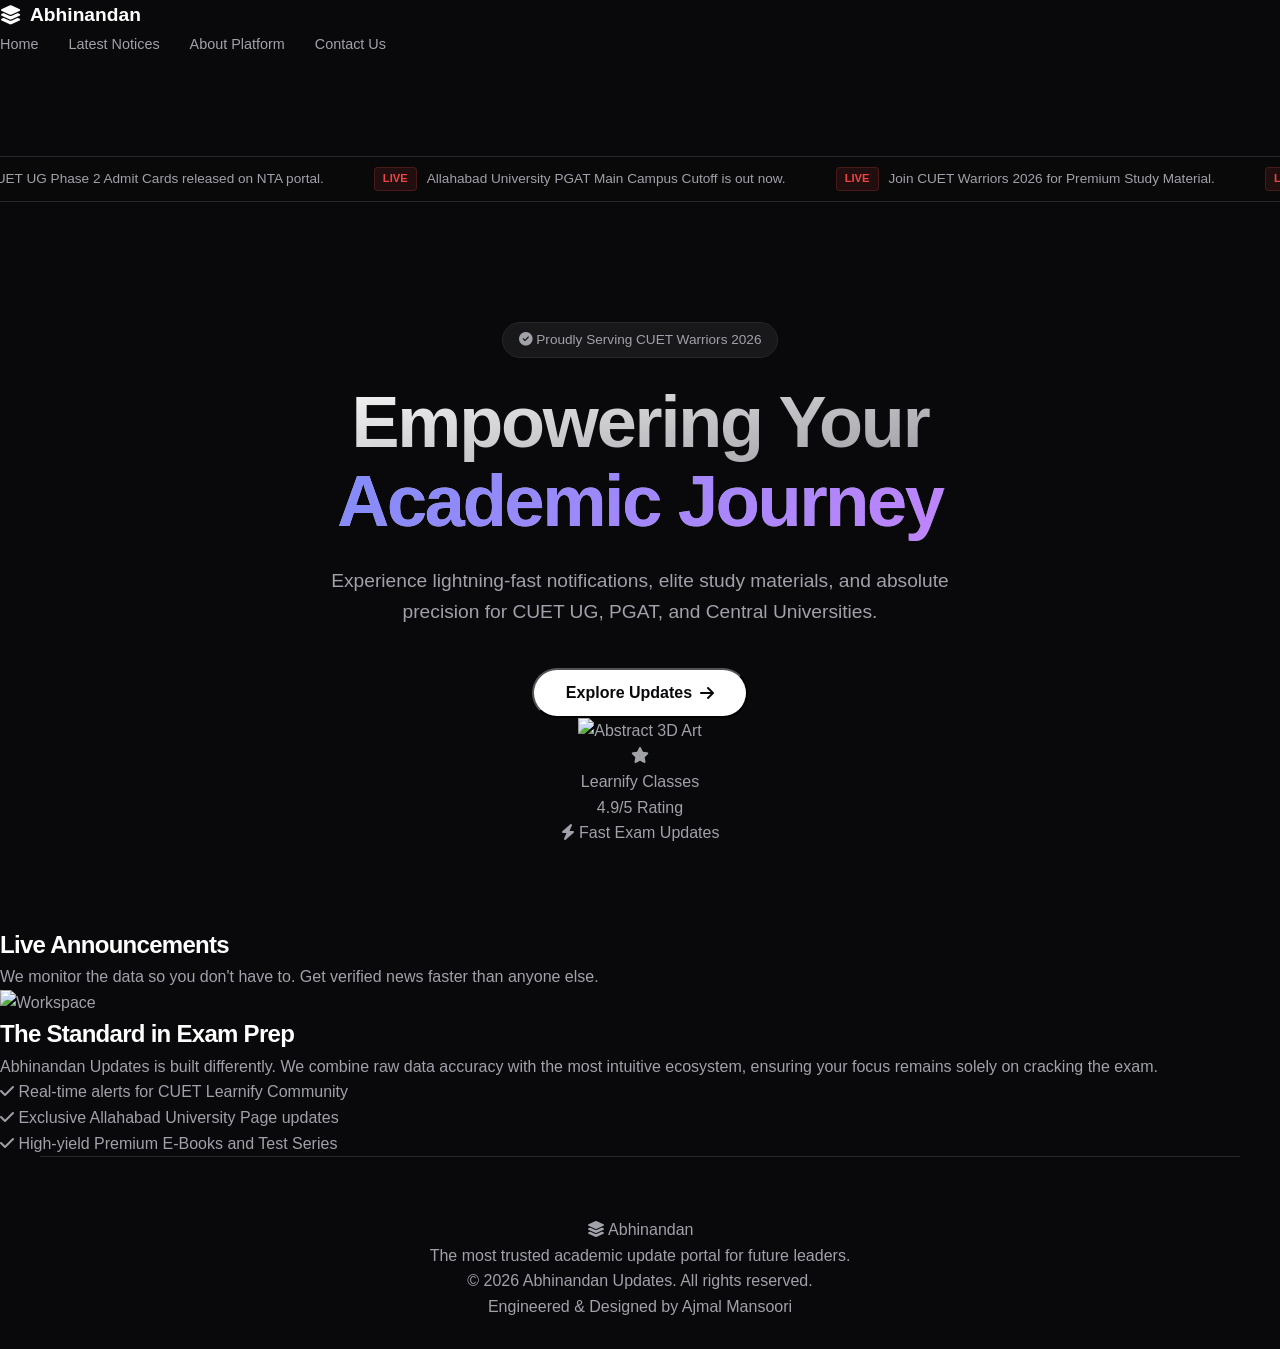
==== index.html @ 5d3eba3e "Update title and enhance navigation structure" ====
<!DOCTYPE html>
<html lang="en">
<head>
    <meta charset="UTF-8">
    <meta name="viewport" content="width=device-width, initial-scale=1.0">
    <title>Abhinandan Updates | Premium Portal</title>
    
    <!-- 100% Poppins Font -->
    <link href="https://fonts.googleapis.com/css2?family=Poppins:wght@300;400;500;600;700;800&display=swap" rel="stylesheet">
    <!-- Font Awesome -->
    <link rel="stylesheet" href="https://cdnjs.cloudflare.com/ajax/libs/font-awesome/6.4.0/css/all.min.css">
    
    <link rel="stylesheet" href="style.css">
</head>
<body>

    <!-- Header Navigation & Ticker -->
    <header id="main-header">
        <nav class="navbar">
            <a href="#home" class="logo">
                <i class="fas fa-layer-group"></i> Abhinandan
            </a>
            
            <div class="menu-toggle" id="mobile-menu">
                <i class="fas fa-bars"></i>
            </div>
            
            <ul class="nav-links" id="navLinks">
                <li><a href="#home" class="nav-item active">Home</a></li>
                <li><a href="#updates" class="nav-item">Latest Notices</a></li>
                <li><a href="#about" class="nav-item">About Platform</a></li>
                <li><a href="#contact" class="btn-nav nav-item">Contact Us</a></li>
            </ul>
        </nav>

        <!-- Premium Light Ticker -->
        <div class="ticker-bar">
            <div class="ticker-content" id="tickerContent">
                <span class="ticker-item"><span class="badge-live">LIVE</span> CUET UG Phase 2 Admit Cards released on NTA portal.</span>
                <span class="ticker-item"><span class="badge-live">LIVE</span> Allahabad University PGAT Main Campus Cutoff is out now.</span>
                <span class="ticker-item"><span class="badge-live">LIVE</span> Join CUET Warriors 2026 for Premium Study Material.</span>
            </div>
        </div>
    </header>

    <!-- Hero Section (Light & Clean) -->
    <section id="home" class="hero-section">
        <div class="hero-content">
            <div class="hero-badge">
                <i class="fas fa-check-circle"></i> Proudly Serving CUET Warriors 2026
            </div>
            <h1>Empowering Your <br><span>Academic Journey</span></h1>
            <p>Experience lightning-fast notifications, elite study materials, and absolute precision for CUET UG, PGAT, and Central Universities.</p>
            <div class="hero-buttons">
                <button class="btn-large btn-primary" onclick="document.getElementById('updates').scrollIntoView();">
                    Explore Updates <i class="fas fa-arrow-right"></i>
                </button>
            </div>
        </div>
        
        <div class="hero-image-wrapper">
            <!-- Premium Abstract 3D Artwork (Light themed) -->
            <img src="https://images.unsplash.com/photo-1618005182384-a83a8bd57fbe?auto=format&fit=crop&w=800&q=80" alt="Abstract 3D Art" class="hero-image">
            
            <!-- FLOATING UI ELEMENTS -->
            <div class="floating-card-1">
                <div class="icon-circle"><i class="fas fa-star"></i></div>
                <div>
                    <div class="text-sm">Learnify Classes</div>
                    <div class="text-lg">4.9/5 Rating</div>
                </div>
            </div>
            
            <div class="floating-card-2">
                <i class="fas fa-bolt"></i> Fast Exam Updates
            </div>
        </div>
    </section>

    <!-- Latest Updates Section -->
    <section id="updates" class="section-container">
        <div class="section-title">
            <h2>Live Announcements</h2>
            <p>We monitor the data so you don't have to. Get verified news faster than anyone else.</p>
        </div>
        
        <div class="updates-grid" id="updatesContainer">
            <!-- Data will be injected via JS -->
        </div>
    </section>

    <!-- About Section -->
    <section id="about" class="section-container">
        <div class="about-wrapper">
            <div class="about-image-box">
                <img src="https://images.unsplash.com/photo-1544244015-0df4b3ffc6b0?auto=format&fit=crop&w=800&q=80" alt="Workspace" class="about-image">
            </div>
            <div class="about-content">
                <h2>The Standard in Exam Prep</h2>
                <p>Abhinandan Updates is built differently. We combine raw data accuracy with the most intuitive ecosystem, ensuring your focus remains solely on cracking the exam.</p>
                
                <ul class="feature-list">
                    <li><i class="fas fa-check"></i> Real-time alerts for CUET Learnify Community</li>
                    <li><i class="fas fa-check"></i> Exclusive Allahabad University Page updates</li>
                    <li><i class="fas fa-check"></i> High-yield Premium E-Books and Test Series</li>
                </ul>
            </div>
        </div>
    </section>

    <!-- Footer -->
    <footer>
        <div class="footer-logo">
            <i class="fas fa-layer-group"></i> Abhinandan
        </div>
        <p class="footer-text">The most trusted academic update portal for future leaders.</p>
        <div class="copyright">
            <p>&copy; 2026 Abhinandan Updates. All rights reserved.</p>
            <p>Engineered & Designed by <span class="developer">Ajmal Mansoori</span></p>
        </div>
    </footer>

    <script src="script.js"></script>
</body>
</html>
---- style.css ----
/* === ULTRA-PREMIUM TECH STARTUP VARIABLES === */
:root {
    --bg-main: #09090b;       /* Deep Zinc Black */
    --bg-card: #18181b;       /* Slightly lighter card */
    --border-color: #27272a;  /* Subtle grey border */
    --text-pure: #ffffff;
    --text-muted: #a1a1aa;
    --accent: #ffffff;        /* Pure white accent */
    --glow-blue: rgba(59, 130, 246, 0.15);
    --glow-purple: rgba(147, 51, 234, 0.15);
    --transition: all 0.3s ease;
}

* {
    margin: 0; padding: 0; box-sizing: border-box;
    font-family: 'Inter', sans-serif;
    scroll-behavior: smooth;
}

body {
    background-color: var(--bg-main);
    color: var(--text-muted);
    line-height: 1.6;
    overflow-x: hidden;
}

h1, h2, h3 { color: var(--text-pure); letter-spacing: -0.03em; }
a { text-decoration: none; color: inherit; }

/* === BACKGROUND GLOW EFFECTS === */
.bg-glow {
    position: absolute; width: 600px; height: 600px;
    border-radius: 50%; filter: blur(100px); z-index: -1;
}
.glow-1 { top: -200px; left: -100px; background: var(--glow-blue); }
.glow-2 { top: 20%; right: -200px; background: var(--glow-purple); }

/* === FLOATING NAVBAR === */
.floating-nav {
    position: fixed; top: 20px; left: 50%; transform: translateX(-50%);
    width: 90%; max-width: 1000px;
    background: rgba(24, 24, 27, 0.7);
    backdrop-filter: blur(20px); -webkit-backdrop-filter: blur(20px);
    border: 1px solid var(--border-color);
    border-radius: 50px;
    display: flex; justify-content: space-between; align-items: center;
    padding: 10px 25px; z-index: 1000;
}

.logo {
    font-size: 1.2rem; font-weight: 700; color: var(--text-pure);
    display: flex; align-items: center; gap: 8px;
}
.logo span { color: #818cf8; font-weight: 500; font-size: 0.9rem; }
.fa-spin-hover:hover { animation: spin 2s linear infinite; }
@keyframes spin { 100% { transform: rotate(360deg); } }

.nav-links {
    list-style: none; display: flex; gap: 30px;
}
.nav-links a {
    font-size: 0.9rem; font-weight: 500; color: var(--text-muted);
    transition: var(--transition);
}
.nav-links a:hover { color: var(--text-pure); }

.nav-actions { display: flex; align-items: center; gap: 15px; }

/* Buttons */
.btn-primary {
    background: var(--text-pure); color: var(--bg-main) !important;
    padding: 10px 24px; border-radius: 50px; font-weight: 600; font-size: 0.9rem;
    transition: var(--transition);
}
.btn-primary:hover { background: #e4e4e7; transform: scale(1.05); }

.btn-secondary {
    background: transparent; color: var(--text-pure);
    border: 1px solid var(--border-color);
    padding: 10px 24px; border-radius: 50px; font-weight: 500; font-size: 0.9rem;
}
.btn-secondary:hover { background: var(--bg-card); }

.menu-toggle { display: none; font-size: 1.2rem; color: var(--text-pure); cursor: pointer; }

/* === TICKER BAR === */
.ticker-bar {
    margin-top: 100px; /* Below floating nav */
    padding: 10px 0;
    border-top: 1px solid var(--border-color);
    border-bottom: 1px solid var(--border-color);
    background: rgba(9, 9, 11, 0.8);
    overflow: hidden; display: flex; white-space: nowrap;
}
.ticker-content { display: flex; will-change: transform; }
.ticker-item {
    font-size: 0.85rem; margin-right: 50px; color: var(--text-muted);
    display: flex; align-items: center; gap: 10px;
}
.badge-live {
    background: rgba(239, 68, 68, 0.1); color: #ef4444;
    padding: 2px 8px; border-radius: 4px; font-size: 0.7rem; font-weight: 700;
    border: 1px solid rgba(239, 68, 68, 0.2);
}

/* === HERO SECTION === */
.hero-section {
    padding: 120px 5% 80px; text-align: center; max-width: 900px; margin: auto;
}
.hero-badge {
    display: inline-block; padding: 6px 16px; border-radius: 50px;
    background: var(--bg-card); border: 1px solid var(--border-color);
    font-size: 0.85rem; font-weight: 500; margin-bottom: 25px;
}
.hero-section h1 {
    font-size: 4.5rem; font-weight: 800; line-height: 1.1; margin-bottom: 25px;
    background: linear-gradient(to bottom right, #ffffff, #71717a);
    -webkit-background-clip: text; -webkit-text-fill-color: transparent;
}
.hero-section h1 span {
    background: linear-gradient(135deg, #818cf8, #c084fc);
    -webkit-background-clip: text; -webkit-text-fill-color: transparent;
}
.hero-section p { font-size: 1.2rem; max-width: 650px; margin: 0 auto 40px; }
.hero-buttons { display: flex; justify-content: center; gap: 20px; }
.btn-large { padding: 14px 32px; font-size: 1rem; display: flex; align-items: center; gap: 8px; }

/* === BENTO BOX GRID === */
.bento-section { padding: 80px 5%; max-width: 1200px; margin: auto; }
.section-head { text-align: center; margin-bottom: 60px; }
.section-head h2 { font-size: 2.5rem; margin-bottom: 10px; }

.bento-grid {
    display: grid; grid-template-columns: repeat(3, 1fr); gap: 20px;
}

.bento-card {
    background: var(--bg-card); border: 1px solid var(--border-color);
    border-radius: 24px; padding: 40px; transition: var(--transition);
    position: relative; overflow: hidden;
}
.bento-card:hover {
    border-color: #52525b; transform: translateY(-5px);
    box-shadow: 0 20px 40px -10px rgba(0,0,0,0.5);
}
.col-span-2 { grid-column: span 2; }

.card-icon {
    width: 45px; height: 45px; background: #27272a; border-radius: 12px;
    display: flex; align-items: center; justify-content: center;
    font-size: 1.2rem; color: var(--text-pure); margin-bottom: 20px;
}
.bento-card h3 { font-size: 1.4rem; margin-bottom: 12px; }
.bento-card p { font-size: 0.95rem; }

/* Fake UI lines inside large card for tech feel */
.mockup-line {
    width: 100%; height: 6px; background: #27272a; border-radius: 10px; margin-top: 30px;
}
.mockup-line.short { width: 60%; margin-top: 15px; background: #3f3f46; }

/* Glowing Card Effect */
.card-glow::before {
    content: ''; position: absolute; top: -50px; right: -50px;
    width: 100px; height: 100px; background: #818cf8;
    filter: blur(60px); opacity: 0.3;
}

/* === FOOTER === */
footer {
    border-top: 1px solid var(--border-color); padding: 60px 5% 30px;
    max-width: 1200px; margin: auto; text-align: center;
}
.footer-content { margin-bottom: 40px; }
.footer-content .logo { justify-content: center; font-size: 1.5rem; margin-bottom: 15px; }
.footer-bottom {
    display: flex; justify-content: space-between; align-items: center;
    border-top: 1px solid var(--border-color); padding-top: 20px; font-size: 0.85rem;
}
.dev-name { color: var(--text-pure); font-weight: 600; }

/* === MOBILE RESPONSIVENESS === */
@media (max-width: 992px) {
    .bento-grid { grid-template-columns: 1fr; }
    .col-span-2 { grid-column: span 1; }
    .hero-section h1 { font-size: 3.5rem; }
}

@media (max-width: 768px) {
    .floating-nav { padding: 12px 20px; width: 95%; top: 15px; }
    .menu-toggle { display: block; }
    .nav-links {
        position: fixed; top: 75px; left: 5%; width: 90%;
        background: var(--bg-card); border: 1px solid var(--border-color);
        border-radius: 20px; flex-direction: column; padding: 20px;
        opacity: 0; visibility: hidden; transition: var(--transition);
        box-shadow: 0 10px 40px rgba(0,0,0,0.5);
    }
    .nav-links.active { opacity: 1; visibility: visible; }
    .btn-primary.btn-nav { display: none; }
    
    .ticker-bar { margin-top: 85px; }
    .hero-section { padding: 80px 5% 50px; }
    .hero-section h1 { font-size: 2.6rem; }
    .hero-buttons { flex-direction: column; width: 100%; }
    .btn-large { width: 100%; justify-content: center; }
    
    .bento-card { padding: 30px 20px; }
    .footer-bottom { flex-direction: column; gap: 10px; }
}
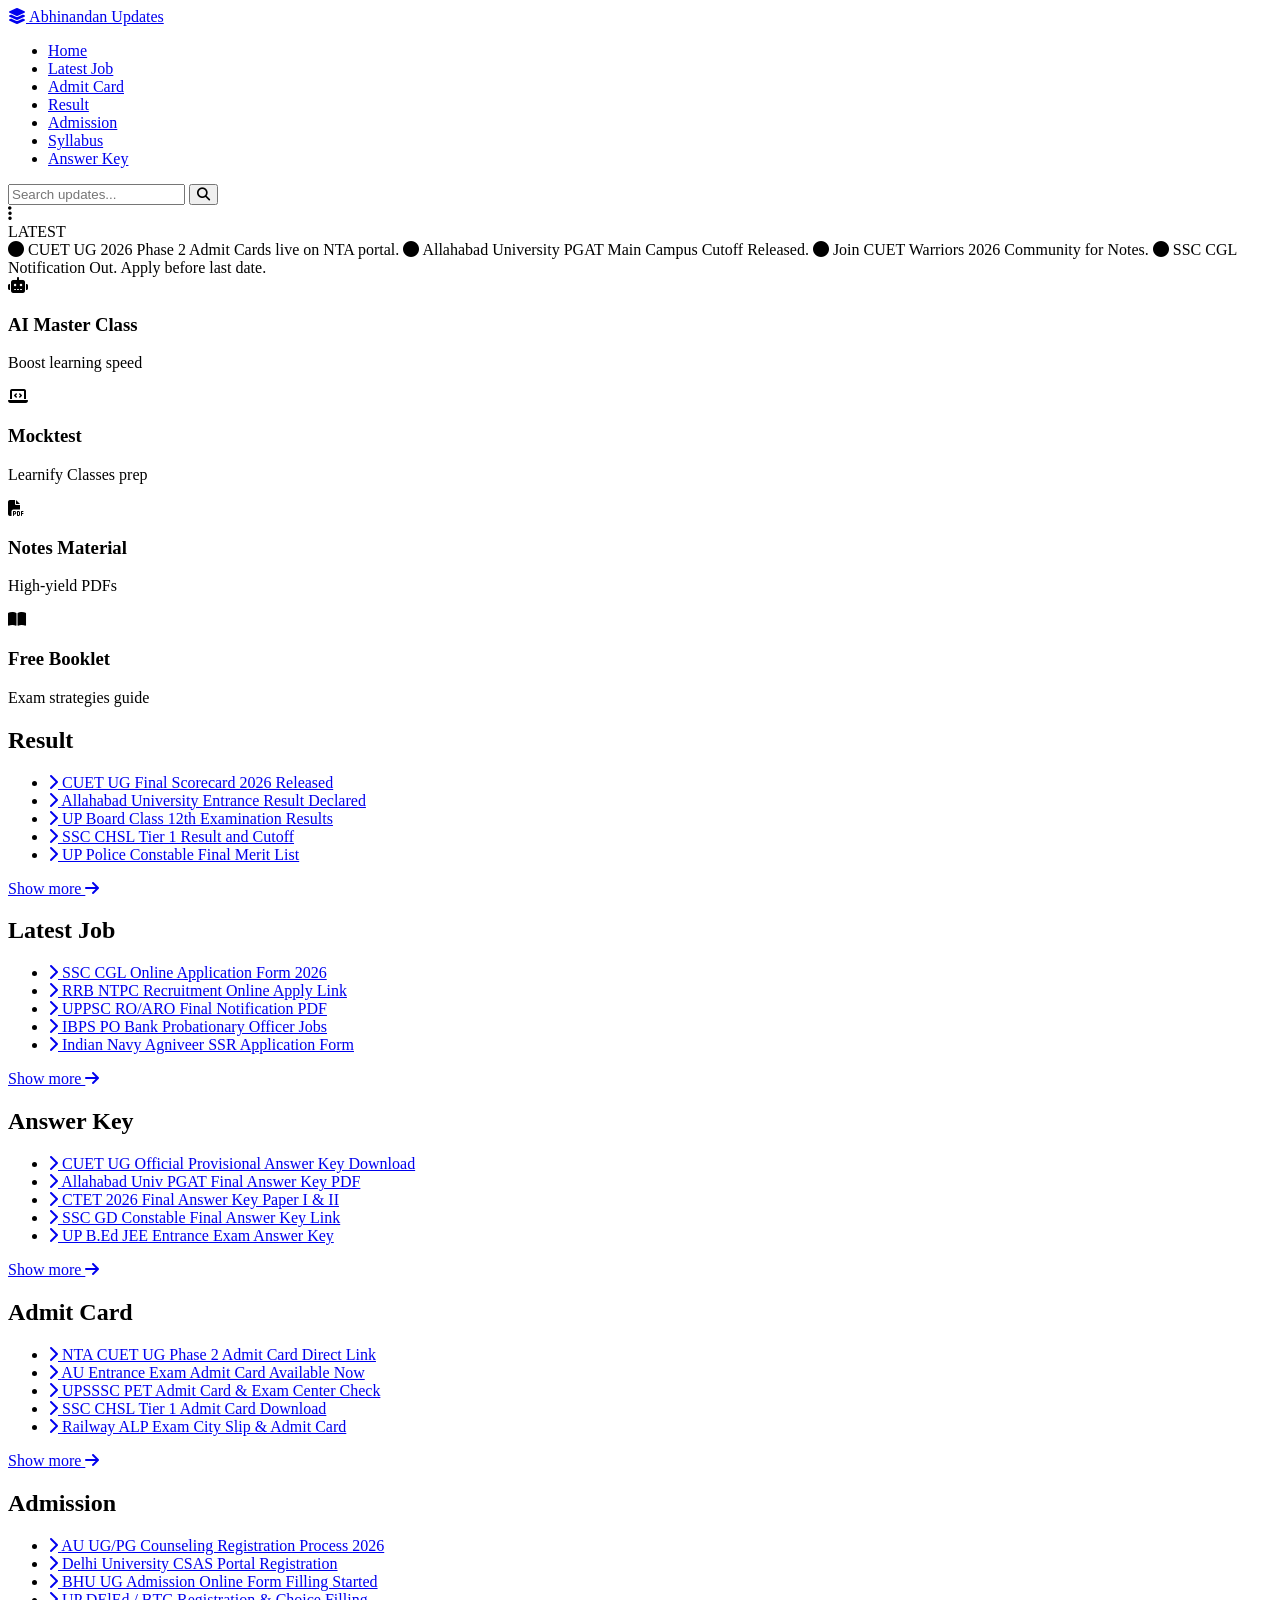
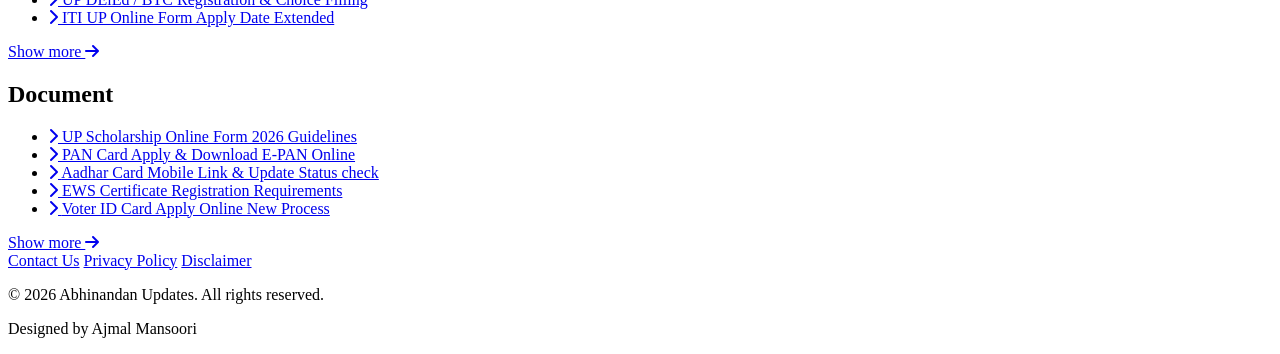
==== commit 2459da55: "Added index.html" ====
--- a/index.html
+++ b/index.html
@@ -3,123 +3,195 @@
 <head>
     <meta charset="UTF-8">
     <meta name="viewport" content="width=device-width, initial-scale=1.0">
-    <title>Abhinandan Updates | Premium Portal</title>
+    <title>Abhinandan Updates</title>
     
-    <!-- 100% Poppins Font -->
-    <link href="https://fonts.googleapis.com/css2?family=Poppins:wght@300;400;500;600;700;800&display=swap" rel="stylesheet">
+    <!-- Poppins Font -->
+    <link href="https://fonts.googleapis.com/css2?family=Poppins:wght@400;500;600;700&display=swap" rel="stylesheet">
     <!-- Font Awesome -->
     <link rel="stylesheet" href="https://cdnjs.cloudflare.com/ajax/libs/font-awesome/6.4.0/css/all.min.css">
-    
+    <!-- Custom CSS -->
     <link rel="stylesheet" href="style.css">
 </head>
 <body>
 
-    <!-- Header Navigation & Ticker -->
-    <header id="main-header">
-        <nav class="navbar">
-            <a href="#home" class="logo">
-                <i class="fas fa-layer-group"></i> Abhinandan
+    <!-- === HEADER & NAVBAR === -->
+    <div class="header-wrapper">
+        <div class="navbar">
+            <a href="#" class="logo">
+                <i class="fas fa-layer-group"></i> Abhinandan Updates
             </a>
             
-            <div class="menu-toggle" id="mobile-menu">
-                <i class="fas fa-bars"></i>
-            </div>
-            
             <ul class="nav-links" id="navLinks">
-                <li><a href="#home" class="nav-item active">Home</a></li>
-                <li><a href="#updates" class="nav-item">Latest Notices</a></li>
-                <li><a href="#about" class="nav-item">About Platform</a></li>
-                <li><a href="#contact" class="btn-nav nav-item">Contact Us</a></li>
+                <li><a href="#" class="active">Home</a></li>
+                <li><a href="#">Latest Job</a></li>
+                <li><a href="#">Admit Card</a></li>
+                <li><a href="#">Result</a></li>
+                <li><a href="#">Admission</a></li>
+                <li><a href="#">Syllabus</a></li>
+                <li><a href="#">Answer Key</a></li>
             </ul>
-        </nav>
 
-        <!-- Premium Light Ticker -->
-        <div class="ticker-bar">
-            <div class="ticker-content" id="tickerContent">
-                <span class="ticker-item"><span class="badge-live">LIVE</span> CUET UG Phase 2 Admit Cards released on NTA portal.</span>
-                <span class="ticker-item"><span class="badge-live">LIVE</span> Allahabad University PGAT Main Campus Cutoff is out now.</span>
-                <span class="ticker-item"><span class="badge-live">LIVE</span> Join CUET Warriors 2026 for Premium Study Material.</span>
+            <div class="header-right">
+                <div class="search-box">
+                    <input type="text" placeholder="Search updates...">
+                    <button type="submit"><i class="fas fa-search"></i></button>
+                </div>
+                <!-- 3-Dot Menu Icon -->
+                <div class="menu-toggle" id="mobile-menu">
+                    <i class="fas fa-ellipsis-v"></i>
+                </div>
             </div>
         </div>
-    </header>
 
-    <!-- Hero Section (Light & Clean) -->
-    <section id="home" class="hero-section">
-        <div class="hero-content">
-            <div class="hero-badge">
-                <i class="fas fa-check-circle"></i> Proudly Serving CUET Warriors 2026
-            </div>
-            <h1>Empowering Your <br><span>Academic Journey</span></h1>
-            <p>Experience lightning-fast notifications, elite study materials, and absolute precision for CUET UG, PGAT, and Central Universities.</p>
-            <div class="hero-buttons">
-                <button class="btn-large btn-primary" onclick="document.getElementById('updates').scrollIntoView();">
-                    Explore Updates <i class="fas fa-arrow-right"></i>
-                </button>
+        <!-- === TICKER === -->
+        <div class="ticker-bar">
+            <div class="ticker-badge">LATEST</div>
+            <div class="ticker-wrapper">
+                <div class="ticker-content" id="tickerContent">
+                    <span class="ticker-item"><i class="fas fa-circle"></i> CUET UG 2026 Phase 2 Admit Cards live on NTA portal.</span>
+                    <span class="ticker-item"><i class="fas fa-circle"></i> Allahabad University PGAT Main Campus Cutoff Released.</span>
+                    <span class="ticker-item"><i class="fas fa-circle"></i> Join CUET Warriors 2026 Community for Notes.</span>
+                    <span class="ticker-item"><i class="fas fa-circle"></i> SSC CGL Notification Out. Apply before last date.</span>
+                </div>
             </div>
         </div>
+    </div>
+
+    <!-- === MAIN CONTENT === -->
+    <div class="main-container">
         
-        <div class="hero-image-wrapper">
-            <!-- Premium Abstract 3D Artwork (Light themed) -->
-            <img src="https://images.unsplash.com/photo-1618005182384-a83a8bd57fbe?auto=format&fit=crop&w=800&q=80" alt="Abstract 3D Art" class="hero-image">
-            
-            <!-- FLOATING UI ELEMENTS -->
-            <div class="floating-card-1">
-                <div class="icon-circle"><i class="fas fa-star"></i></div>
-                <div>
-                    <div class="text-sm">Learnify Classes</div>
-                    <div class="text-lg">4.9/5 Rating</div>
+        <!-- === PREMIUM TOOLS SECTION === -->
+        <section class="tools-section">
+            <div class="tools-grid">
+                <div class="tool-card">
+                    <div class="tool-icon"><i class="fas fa-robot"></i></div>
+                    <div class="tool-info">
+                        <h3>AI Master Class</h3>
+                        <p>Boost learning speed</p>
+                    </div>
+                </div>
+                <div class="tool-card">
+                    <div class="tool-icon"><i class="fas fa-laptop-code"></i></div>
+                    <div class="tool-info">
+                        <h3>Mocktest</h3>
+                        <p>Learnify Classes prep</p>
+                    </div>
+                </div>
+                <div class="tool-card">
+                    <div class="tool-icon"><i class="fas fa-file-pdf"></i></div>
+                    <div class="tool-info">
+                        <h3>Notes Material</h3>
+                        <p>High-yield PDFs</p>
+                    </div>
+                </div>
+                <div class="tool-card">
+                    <div class="tool-icon"><i class="fas fa-book-open"></i></div>
+                    <div class="tool-info">
+                        <h3>Free Booklet</h3>
+                        <p>Exam strategies guide</p>
+                    </div>
                 </div>
             </div>
+        </section>
+
+        <!-- === ALL LIST GRIDS === -->
+        <section class="list-grid">
             
-            <div class="floating-card-2">
-                <i class="fas fa-bolt"></i> Fast Exam Updates
+            <!-- Result -->
+            <div class="samarth-box">
+                <h2>Result</h2>
+                <ul class="samarth-list">
+                    <li><a href="#"><i class="fas fa-chevron-right"></i> <span>CUET UG Final Scorecard 2026 Released</span></a></li>
+                    <li><a href="#"><i class="fas fa-chevron-right"></i> <span>Allahabad University Entrance Result Declared</span></a></li>
+                    <li><a href="#"><i class="fas fa-chevron-right"></i> <span>UP Board Class 12th Examination Results</span></a></li>
+                    <li><a href="#"><i class="fas fa-chevron-right"></i> <span>SSC CHSL Tier 1 Result and Cutoff</span></a></li>
+                    <li><a href="#"><i class="fas fa-chevron-right"></i> <span>UP Police Constable Final Merit List</span></a></li>
+                </ul>
+                <a href="#" class="show-more-link">Show more <i class="fas fa-arrow-right"></i></a>
             </div>
+
+            <!-- Latest Job -->
+            <div class="samarth-box">
+                <h2>Latest Job</h2>
+                <ul class="samarth-list">
+                    <li><a href="#"><i class="fas fa-chevron-right"></i> <span>SSC CGL Online Application Form 2026</span></a></li>
+                    <li><a href="#"><i class="fas fa-chevron-right"></i> <span>RRB NTPC Recruitment Online Apply Link</span></a></li>
+                    <li><a href="#"><i class="fas fa-chevron-right"></i> <span>UPPSC RO/ARO Final Notification PDF</span></a></li>
+                    <li><a href="#"><i class="fas fa-chevron-right"></i> <span>IBPS PO Bank Probationary Officer Jobs</span></a></li>
+                    <li><a href="#"><i class="fas fa-chevron-right"></i> <span>Indian Navy Agniveer SSR Application Form</span></a></li>
+                </ul>
+                <a href="#" class="show-more-link">Show more <i class="fas fa-arrow-right"></i></a>
+            </div>
+
+            <!-- Answer Key -->
+            <div class="samarth-box">
+                <h2>Answer Key</h2>
+                <ul class="samarth-list">
+                    <li><a href="#"><i class="fas fa-chevron-right"></i> <span>CUET UG Official Provisional Answer Key Download</span></a></li>
+                    <li><a href="#"><i class="fas fa-chevron-right"></i> <span>Allahabad Univ PGAT Final Answer Key PDF</span></a></li>
+                    <li><a href="#"><i class="fas fa-chevron-right"></i> <span>CTET 2026 Final Answer Key Paper I & II</span></a></li>
+                    <li><a href="#"><i class="fas fa-chevron-right"></i> <span>SSC GD Constable Final Answer Key Link</span></a></li>
+                    <li><a href="#"><i class="fas fa-chevron-right"></i> <span>UP B.Ed JEE Entrance Exam Answer Key</span></a></li>
+                </ul>
+                <a href="#" class="show-more-link">Show more <i class="fas fa-arrow-right"></i></a>
+            </div>
+
+            <!-- Admit Card -->
+            <div class="samarth-box">
+                <h2>Admit Card</h2>
+                <ul class="samarth-list">
+                    <li><a href="#"><i class="fas fa-chevron-right"></i> <span>NTA CUET UG Phase 2 Admit Card Direct Link</span></a></li>
+                    <li><a href="#"><i class="fas fa-chevron-right"></i> <span>AU Entrance Exam Admit Card Available Now</span></a></li>
+                    <li><a href="#"><i class="fas fa-chevron-right"></i> <span>UPSSSC PET Admit Card & Exam Center Check</span></a></li>
+                    <li><a href="#"><i class="fas fa-chevron-right"></i> <span>SSC CHSL Tier 1 Admit Card Download</span></a></li>
+                    <li><a href="#"><i class="fas fa-chevron-right"></i> <span>Railway ALP Exam City Slip & Admit Card</span></a></li>
+                </ul>
+                <a href="#" class="show-more-link">Show more <i class="fas fa-arrow-right"></i></a>
+            </div>
+
+            <!-- Admission -->
+            <div class="samarth-box">
+                <h2>Admission</h2>
+                <ul class="samarth-list">
+                    <li><a href="#"><i class="fas fa-chevron-right"></i> <span>AU UG/PG Counseling Registration Process 2026</span></a></li>
+                    <li><a href="#"><i class="fas fa-chevron-right"></i> <span>Delhi University CSAS Portal Registration</span></a></li>
+                    <li><a href="#"><i class="fas fa-chevron-right"></i> <span>BHU UG Admission Online Form Filling Started</span></a></li>
+                    <li><a href="#"><i class="fas fa-chevron-right"></i> <span>UP DElEd / BTC Registration & Choice Filling</span></a></li>
+                    <li><a href="#"><i class="fas fa-chevron-right"></i> <span>ITI UP Online Form Apply Date Extended</span></a></li>
+                </ul>
+                <a href="#" class="show-more-link">Show more <i class="fas fa-arrow-right"></i></a>
+            </div>
+
+            <!-- Document -->
+            <div class="samarth-box">
+                <h2>Document</h2>
+                <ul class="samarth-list">
+                    <li><a href="#"><i class="fas fa-chevron-right"></i> <span>UP Scholarship Online Form 2026 Guidelines</span></a></li>
+                    <li><a href="#"><i class="fas fa-chevron-right"></i> <span>PAN Card Apply & Download E-PAN Online</span></a></li>
+                    <li><a href="#"><i class="fas fa-chevron-right"></i> <span>Aadhar Card Mobile Link & Update Status check</span></a></li>
+                    <li><a href="#"><i class="fas fa-chevron-right"></i> <span>EWS Certificate Registration Requirements</span></a></li>
+                    <li><a href="#"><i class="fas fa-chevron-right"></i> <span>Voter ID Card Apply Online New Process</span></a></li>
+                </ul>
+                <a href="#" class="show-more-link">Show more <i class="fas fa-arrow-right"></i></a>
+            </div>
+
+        </section>
+    </div>
+
+    <!-- === FOOTER === -->
+    <footer>
+        <div class="footer-links">
+            <a href="#">Contact Us</a>
+            <a href="#">Privacy Policy</a>
+            <a href="#">Disclaimer</a>
         </div>
-    </section>
-
-    <!-- Latest Updates Section -->
-    <section id="updates" class="section-container">
-        <div class="section-title">
-            <h2>Live Announcements</h2>
-            <p>We monitor the data so you don't have to. Get verified news faster than anyone else.</p>
-        </div>
-        
-        <div class="updates-grid" id="updatesContainer">
-            <!-- Data will be injected via JS -->
-        </div>
-    </section>
-
-    <!-- About Section -->
-    <section id="about" class="section-container">
-        <div class="about-wrapper">
-            <div class="about-image-box">
-                <img src="https://images.unsplash.com/photo-1544244015-0df4b3ffc6b0?auto=format&fit=crop&w=800&q=80" alt="Workspace" class="about-image">
-            </div>
-            <div class="about-content">
-                <h2>The Standard in Exam Prep</h2>
-                <p>Abhinandan Updates is built differently. We combine raw data accuracy with the most intuitive ecosystem, ensuring your focus remains solely on cracking the exam.</p>
-                
-                <ul class="feature-list">
-                    <li><i class="fas fa-check"></i> Real-time alerts for CUET Learnify Community</li>
-                    <li><i class="fas fa-check"></i> Exclusive Allahabad University Page updates</li>
-                    <li><i class="fas fa-check"></i> High-yield Premium E-Books and Test Series</li>
-                </ul>
-            </div>
-        </div>
-    </section>
-
-    <!-- Footer -->
-    <footer>
-        <div class="footer-logo">
-            <i class="fas fa-layer-group"></i> Abhinandan
-        </div>
-        <p class="footer-text">The most trusted academic update portal for future leaders.</p>
         <div class="copyright">
             <p>&copy; 2026 Abhinandan Updates. All rights reserved.</p>
-            <p>Engineered & Designed by <span class="developer">Ajmal Mansoori</span></p>
+            <p>Designed by <span class="developer">Ajmal Mansoori</span></p>
         </div>
     </footer>
 
+    <!-- Custom JS -->
     <script src="script.js"></script>
 </body>
-</html>
+</html>
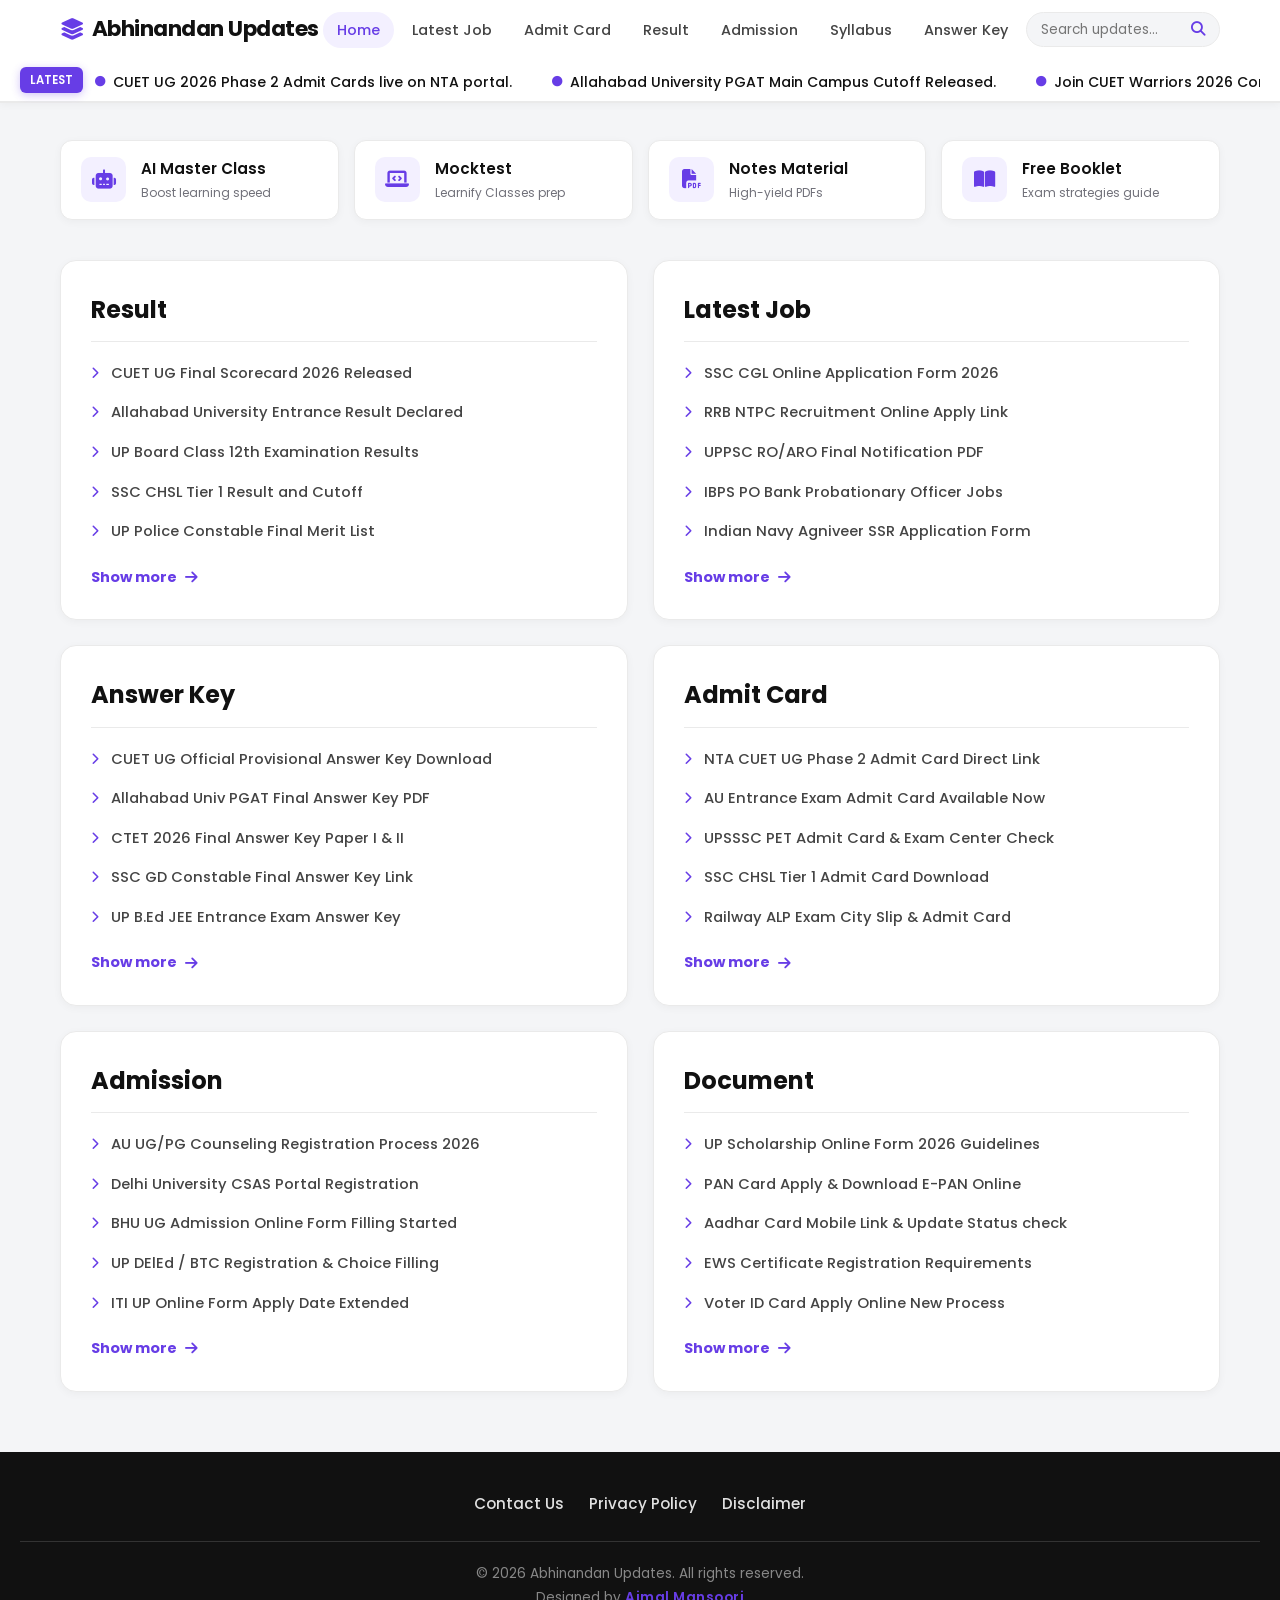
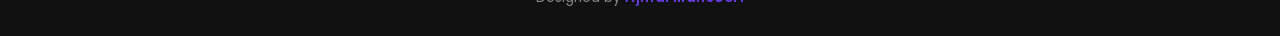
==== commit 845ade0a: "Update link in result list to point to structor.html" ====
--- a/index.html
+++ b/index.html
@@ -101,7 +101,7 @@
             <div class="samarth-box">
                 <h2>Result</h2>
                 <ul class="samarth-list">
-                    <li><a href="#"><i class="fas fa-chevron-right"></i> <span>CUET UG Final Scorecard 2026 Released</span></a></li>
+                    <li><a href="structor.html"><i class="fas fa-chevron-right"></i> <span>CUET UG Final Scorecard 2026 Released</span></a></li>
                     <li><a href="#"><i class="fas fa-chevron-right"></i> <span>Allahabad University Entrance Result Declared</span></a></li>
                     <li><a href="#"><i class="fas fa-chevron-right"></i> <span>UP Board Class 12th Examination Results</span></a></li>
                     <li><a href="#"><i class="fas fa-chevron-right"></i> <span>SSC CHSL Tier 1 Result and Cutoff</span></a></li>
@@ -194,4 +194,4 @@
     <!-- Custom JS -->
     <script src="script.js"></script>
 </body>
-</html>+</html>
--- a/style.css
+++ b/style.css
@@ -0,0 +1,211 @@
+/* === PREMIUM SAAS VARIABLES === */
+:root {
+    --primary: #673DE6;       
+    --primary-hover: #5025D1;
+    --bg-body: #F4F5F7;       
+    --surface: #FFFFFF;
+    --text-dark: #111111;     
+    --text-muted: #444444;    
+    --border: #EAEAEA;        
+    --shadow-sm: 0 2px 8px rgba(0, 0, 0, 0.04);
+    --shadow-md: 0 8px 24px rgba(0, 0, 0, 0.08);
+    --radius-md: 12px;
+    --radius-lg: 16px;
+    --transition: all 0.25s ease;
+}
+
+* { margin: 0; padding: 0; box-sizing: border-box; font-family: 'Poppins', sans-serif; }
+body { background-color: var(--bg-body); color: var(--text-muted); line-height: 1.6; overflow-x: hidden; }
+a { text-decoration: none; color: inherit; }
+ul { list-style: none; }
+
+/* === HEADER & NAVBAR === */
+.header-wrapper {
+    position: fixed; 
+    width: 100%; 
+    top: 0; 
+    left: 0;
+    z-index: 1000;
+    background: rgba(255, 255, 255, 0.98); 
+    backdrop-filter: blur(10px);
+    border-bottom: 1px solid var(--border);
+    box-shadow: var(--shadow-sm);
+}
+
+.navbar {
+    max-width: 1200px; 
+    margin: auto;
+    display: flex; 
+    justify-content: space-between; 
+    align-items: center;
+    padding: 12px 20px;
+    position: relative; /* Fixed relative container for absolute children */
+}
+
+.logo { 
+    font-size: 1.35rem; 
+    font-weight: 700; 
+    color: var(--text-dark); 
+    display: flex; 
+    align-items: center; 
+    gap: 8px; 
+    letter-spacing: -0.5px;
+    white-space: nowrap;
+}
+.logo i { color: var(--primary); }
+
+.nav-links { 
+    display: flex; 
+    gap: 4px; 
+    align-items: center; 
+}
+.nav-links a { 
+    font-size: 0.9rem; 
+    font-weight: 500; 
+    color: var(--text-muted); 
+    padding: 8px 14px; 
+    border-radius: 50px; 
+    transition: var(--transition); 
+    white-space: nowrap;
+}
+.nav-links a:hover, .nav-links a.active { background: #F3F0FF; color: var(--primary); }
+
+.header-right { display: flex; align-items: center; gap: 12px; }
+
+/* Search Box */
+.search-box {
+    display: flex; 
+    align-items: center; 
+    background: var(--bg-body);
+    border-radius: 50px; 
+    padding: 6px 14px; 
+    border: 1px solid var(--border);
+    transition: var(--transition);
+}
+.search-box:focus-within { 
+    border-color: var(--primary); 
+    background: var(--surface); 
+    box-shadow: 0 0 0 3px rgba(103, 61, 230, 0.1);
+}
+.search-box input { border: none; outline: none; background: transparent; width: 150px; font-size: 0.85rem; }
+.search-box button { background: transparent; border: none; color: var(--primary); cursor: pointer; font-size: 0.9rem; }
+
+/* 3-Dot Menu Toggle */
+.menu-toggle {
+    display: none; 
+    font-size: 1.25rem; 
+    color: var(--text-dark); 
+    cursor: pointer;
+    width: 38px;
+    height: 38px;
+    border-radius: 8px; 
+    align-items: center;
+    justify-content: center;
+    transition: var(--transition);
+}
+.menu-toggle:hover { background: var(--bg-body); color: var(--primary); }
+
+/* === TICKER === */
+.ticker-bar { background-color: var(--surface); border-bottom: 1px solid var(--border); display: flex; align-items: center; padding: 8px 20px; }
+.ticker-badge { background: var(--primary); color: #fff; padding: 4px 10px; border-radius: 6px; font-weight: 600; font-size: 0.72rem; text-transform: uppercase; margin-right: 12px; flex-shrink: 0; box-shadow: 0 2px 8px rgba(103, 61, 230, 0.3); }
+.ticker-wrapper { flex: 1; overflow: hidden; }
+.ticker-content { display: inline-flex; white-space: nowrap; animation: ticker 25s linear infinite; }
+.ticker-item { margin-right: 40px; font-size: 0.88rem; font-weight: 500; color: var(--text-dark); display: flex; align-items: center; gap: 8px; }
+.ticker-item i { color: var(--primary); font-size: 0.65rem; }
+@keyframes ticker { 0% { transform: translateX(0); } 100% { transform: translateX(-50%); } }
+
+/* === MAIN LAYOUT === */
+.main-container { max-width: 1200px; margin: 140px auto 60px; padding: 0 20px; }
+
+/* === PREMIUM TOOLS SECTION === */
+.tools-section { margin-bottom: 40px; }
+.tools-grid { display: grid; grid-template-columns: repeat(4, 1fr); gap: 15px; }
+.tool-card {
+    background: var(--surface); padding: 16px 20px; border-radius: var(--radius-md);
+    border: 1px solid var(--border); box-shadow: var(--shadow-sm);
+    display: flex; align-items: center; gap: 15px; transition: var(--transition); cursor: pointer;
+}
+.tool-card:hover { border-color: var(--primary); box-shadow: var(--shadow-md); transform: translateY(-3px); }
+.tool-icon {
+    width: 45px; height: 45px; border-radius: 10px; background: #F3F0FF;
+    color: var(--primary); display: flex; align-items: center; justify-content: center;
+    font-size: 1.2rem; flex-shrink: 0;
+}
+.tool-info h3 { font-size: 0.95rem; font-weight: 600; color: var(--text-dark); }
+.tool-info p { font-size: 0.75rem; color: #71717A; margin-top: 2px; }
+
+/* === LIST GRID === */
+.list-grid { display: grid; grid-template-columns: repeat(2, 1fr); gap: 25px; }
+.samarth-box { background: var(--surface); border-radius: var(--radius-lg); padding: 30px; box-shadow: var(--shadow-sm); transition: var(--transition); border: 1px solid var(--border); }
+.samarth-box:hover { box-shadow: var(--shadow-md); border-color: #E2E8F0; }
+.samarth-box h2 { font-size: 1.5rem; font-weight: 700; color: var(--text-dark); margin-bottom: 20px; padding-bottom: 12px; border-bottom: 1px solid var(--border); }
+.samarth-list { margin-bottom: 20px; }
+.samarth-list li { margin-bottom: 16px; }
+.samarth-list a { display: flex; align-items: flex-start; gap: 12px; font-size: 0.92rem; color: var(--text-muted); font-weight: 500; transition: color 0.2s ease; }
+.samarth-list a i { margin-top: 5px; font-size: 0.75rem; color: var(--primary); }
+.samarth-list a:hover { color: var(--primary); }
+.show-more-link { display: inline-flex; align-items: center; gap: 8px; font-size: 0.9rem; font-weight: 700; color: var(--primary); transition: var(--transition); }
+.show-more-link:hover { gap: 12px; text-decoration: underline; }
+
+/* === FOOTER === */
+footer {
+    background: #111111;
+    color: #FFFFFF;
+    padding: 40px 20px 25px;
+    text-align: center;
+    margin-top: 50px;
+}
+.footer-links { display: flex; justify-content: center; gap: 25px; margin-bottom: 25px; flex-wrap: wrap; }
+.footer-links a { font-size: 0.95rem; font-weight: 500; color: #E0E0E0; transition: var(--transition); }
+.footer-links a:hover { color: var(--primary); }
+.copyright { border-top: 1px solid #333333; padding-top: 20px; font-size: 0.85rem; color: #888888; line-height: 1.8; }
+.developer { color: var(--primary); font-weight: 600; letter-spacing: 0.5px; }
+
+/* === RESPONSIVE BREAKPOINTS === */
+@media (max-width: 1080px) {
+    .nav-links { display: none; }
+    .menu-toggle { display: flex; }
+
+    /* Mobile Menu Dropdown Card */
+    .nav-links.active {
+        display: flex; 
+        flex-direction: column; 
+        position: absolute; 
+        top: calc(100% + 8px); 
+        right: 20px;
+        width: 260px;
+        background: var(--surface); 
+        padding: 10px; 
+        border-radius: var(--radius-md);
+        box-shadow: var(--shadow-md); 
+        border: 1px solid var(--border); 
+        align-items: stretch;
+        z-index: 1000;
+        animation: fadeIn 0.2s ease-in-out;
+    }
+    .nav-links.active a { 
+        width: 100%; 
+        border-radius: 8px; 
+        padding: 10px 14px;
+    }
+}
+
+@keyframes fadeIn {
+    from { opacity: 0; transform: translateY(-6px); }
+    to { opacity: 1; transform: translateY(0); }
+}
+
+@media (max-width: 768px) {
+    .main-container { margin-top: 125px; padding: 0 15px; }
+    .tools-grid { grid-template-columns: repeat(2, 1fr); gap: 10px; }
+    .list-grid { grid-template-columns: 1fr; gap: 20px; }
+    .search-box { display: none; }
+    .samarth-box { padding: 22px 18px; }
+    .samarth-box h2 { font-size: 1.35rem; }
+    .footer-links { gap: 15px; flex-direction: column; }
+}
+
+@media (max-width: 480px) {
+    .tools-grid { grid-template-columns: 1fr; }
+    .logo { font-size: 1.15rem; }
+}
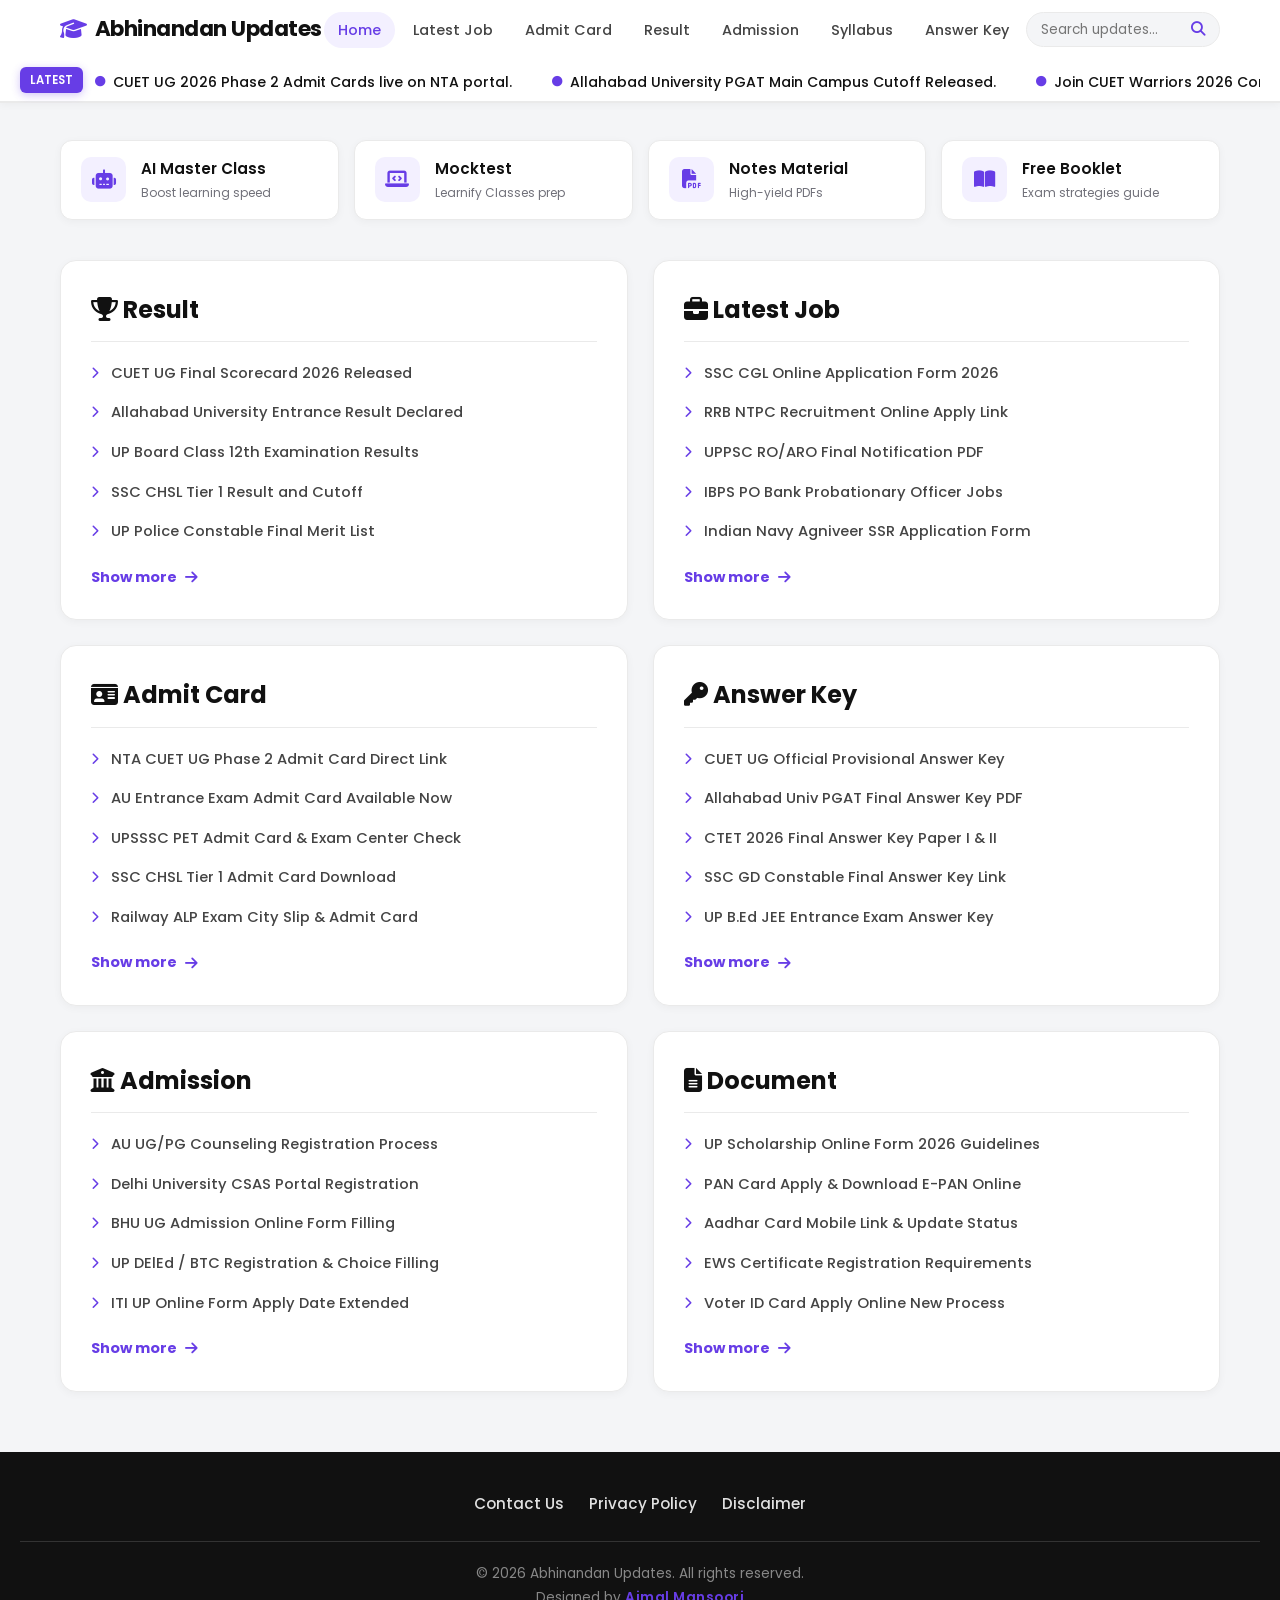
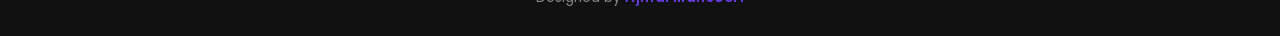
==== commit 14d0902e: "Update title and enhance navbar and content structure" ====
--- a/index.html
+++ b/index.html
@@ -3,10 +3,10 @@
 <head>
     <meta charset="UTF-8">
     <meta name="viewport" content="width=device-width, initial-scale=1.0">
-    <title>Abhinandan Updates</title>
+    <title>Abhinandan Updates - Educational Portal</title>
     
     <!-- Poppins Font -->
-    <link href="https://fonts.googleapis.com/css2?family=Poppins:wght@400;500;600;700&display=swap" rel="stylesheet">
+    <link href="https://fonts.googleapis.com/css2?family=Poppins:wght@400;500;600;700;800&display=swap" rel="stylesheet">
     <!-- Font Awesome -->
     <link rel="stylesheet" href="https://cdnjs.cloudflare.com/ajax/libs/font-awesome/6.4.0/css/all.min.css">
     <!-- Custom CSS -->
@@ -15,20 +15,20 @@
 <body>
 
     <!-- === HEADER & NAVBAR === -->
-    <div class="header-wrapper">
-        <div class="navbar">
-            <a href="#" class="logo">
-                <i class="fas fa-layer-group"></i> Abhinandan Updates
+    <header class="header-wrapper">
+        <nav class="navbar">
+            <a href="index.html" class="logo">
+                <i class="fas fa-graduation-cap"></i> Abhinandan Updates
             </a>
             
             <ul class="nav-links" id="navLinks">
-                <li><a href="#" class="active">Home</a></li>
-                <li><a href="#">Latest Job</a></li>
-                <li><a href="#">Admit Card</a></li>
-                <li><a href="#">Result</a></li>
-                <li><a href="#">Admission</a></li>
-                <li><a href="#">Syllabus</a></li>
-                <li><a href="#">Answer Key</a></li>
+                <li><a href="index.html" class="active">Home</a></li>
+                <li><a href="latest-jobs.html">Latest Job</a></li>
+                <li><a href="admit-card.html">Admit Card</a></li>
+                <li><a href="result.html">Result</a></li>
+                <li><a href="admission.html">Admission</a></li>
+                <li><a href="syllabus.html">Syllabus</a></li>
+                <li><a href="answer-key.html">Answer Key</a></li>
             </ul>
 
             <div class="header-right">
@@ -36,143 +36,147 @@
                     <input type="text" placeholder="Search updates...">
                     <button type="submit"><i class="fas fa-search"></i></button>
                 </div>
-                <!-- 3-Dot Menu Icon -->
+                <!-- 3-Dot Menu Icon for Mobile -->
                 <div class="menu-toggle" id="mobile-menu">
-                    <i class="fas fa-ellipsis-v"></i>
+                    <i class="fas fa-bars"></i>
+                </div>
+            </div>
+        </nav>
+
+        <!-- === TICKER BAR === -->
+        <div class="ticker-bar">
+            <div class="ticker-badge">LATEST</div>
+            <div class="ticker-wrapper">
+                <div class="ticker-content">
+                    <span class="ticker-item"><i class="fas fa-circle"></i> <a href="cuet-ug-admit-card.html">CUET UG 2026 Phase 2 Admit Cards live on NTA portal.</a></span>
+                    <span class="ticker-item"><i class="fas fa-circle"></i> <a href="au-pgat-cutoff.html">Allahabad University PGAT Main Campus Cutoff Released.</a></span>
+                    <span class="ticker-item"><i class="fas fa-circle"></i> <a href="https://t.me/cuetwarriors2026" target="_blank">Join CUET Warriors 2026 Community for Notes.</a></span>
                 </div>
             </div>
         </div>
-
-        <!-- === TICKER === -->
-        <div class="ticker-bar">
-            <div class="ticker-badge">LATEST</div>
-            <div class="ticker-wrapper">
-                <div class="ticker-content" id="tickerContent">
-                    <span class="ticker-item"><i class="fas fa-circle"></i> CUET UG 2026 Phase 2 Admit Cards live on NTA portal.</span>
-                    <span class="ticker-item"><i class="fas fa-circle"></i> Allahabad University PGAT Main Campus Cutoff Released.</span>
-                    <span class="ticker-item"><i class="fas fa-circle"></i> Join CUET Warriors 2026 Community for Notes.</span>
-                    <span class="ticker-item"><i class="fas fa-circle"></i> SSC CGL Notification Out. Apply before last date.</span>
-                </div>
-            </div>
-        </div>
-    </div>
+    </header>
 
     <!-- === MAIN CONTENT === -->
     <div class="main-container">
         
-        <!-- === PREMIUM TOOLS SECTION === -->
+        <!-- === PREMIUM TOOLS SECTION (Matching Screenshot) === -->
         <section class="tools-section">
             <div class="tools-grid">
-                <div class="tool-card">
+                
+                <a href="#" class="tool-card">
                     <div class="tool-icon"><i class="fas fa-robot"></i></div>
                     <div class="tool-info">
                         <h3>AI Master Class</h3>
                         <p>Boost learning speed</p>
                     </div>
-                </div>
-                <div class="tool-card">
+                </a>
+
+                <a href="#" class="tool-card">
                     <div class="tool-icon"><i class="fas fa-laptop-code"></i></div>
                     <div class="tool-info">
                         <h3>Mocktest</h3>
                         <p>Learnify Classes prep</p>
                     </div>
-                </div>
-                <div class="tool-card">
+                </a>
+
+                <a href="#" class="tool-card">
                     <div class="tool-icon"><i class="fas fa-file-pdf"></i></div>
                     <div class="tool-info">
                         <h3>Notes Material</h3>
                         <p>High-yield PDFs</p>
                     </div>
-                </div>
-                <div class="tool-card">
+                </a>
+
+                <a href="#" class="tool-card">
                     <div class="tool-icon"><i class="fas fa-book-open"></i></div>
                     <div class="tool-info">
                         <h3>Free Booklet</h3>
                         <p>Exam strategies guide</p>
                     </div>
-                </div>
+                </a>
+
             </div>
         </section>
 
         <!-- === ALL LIST GRIDS === -->
         <section class="list-grid">
             
-            <!-- Result -->
+            <!-- Result Box -->
             <div class="samarth-box">
-                <h2>Result</h2>
+                <h2><i class="fas fa-trophy"></i> Result</h2>
                 <ul class="samarth-list">
-                    <li><a href="structor.html"><i class="fas fa-chevron-right"></i> <span>CUET UG Final Scorecard 2026 Released</span></a></li>
-                    <li><a href="#"><i class="fas fa-chevron-right"></i> <span>Allahabad University Entrance Result Declared</span></a></li>
-                    <li><a href="#"><i class="fas fa-chevron-right"></i> <span>UP Board Class 12th Examination Results</span></a></li>
-                    <li><a href="#"><i class="fas fa-chevron-right"></i> <span>SSC CHSL Tier 1 Result and Cutoff</span></a></li>
-                    <li><a href="#"><i class="fas fa-chevron-right"></i> <span>UP Police Constable Final Merit List</span></a></li>
+                    <li><a href="cuet-ug-final-scorecard-2026.html"><i class="fas fa-chevron-right"></i> <span>CUET UG Final Scorecard 2026 Released</span></a></li>
+                    <li><a href="allahabad-university-entrance-result.html"><i class="fas fa-chevron-right"></i> <span>Allahabad University Entrance Result Declared</span></a></li>
+                    <li><a href="up-board-12th-result.html"><i class="fas fa-chevron-right"></i> <span>UP Board Class 12th Examination Results</span></a></li>
+                    <li><a href="ssc-chsl-tier1-result.html"><i class="fas fa-chevron-right"></i> <span>SSC CHSL Tier 1 Result and Cutoff</span></a></li>
+                    <li><a href="up-police-constable-merit.html"><i class="fas fa-chevron-right"></i> <span>UP Police Constable Final Merit List</span></a></li>
                 </ul>
-                <a href="#" class="show-more-link">Show more <i class="fas fa-arrow-right"></i></a>
+                <a href="result.html" class="show-more-link">Show more <i class="fas fa-arrow-right"></i></a>
             </div>
 
-            <!-- Latest Job -->
+            <!-- Latest Job Box -->
             <div class="samarth-box">
-                <h2>Latest Job</h2>
+                <h2><i class="fas fa-briefcase"></i> Latest Job</h2>
                 <ul class="samarth-list">
-                    <li><a href="#"><i class="fas fa-chevron-right"></i> <span>SSC CGL Online Application Form 2026</span></a></li>
-                    <li><a href="#"><i class="fas fa-chevron-right"></i> <span>RRB NTPC Recruitment Online Apply Link</span></a></li>
-                    <li><a href="#"><i class="fas fa-chevron-right"></i> <span>UPPSC RO/ARO Final Notification PDF</span></a></li>
-                    <li><a href="#"><i class="fas fa-chevron-right"></i> <span>IBPS PO Bank Probationary Officer Jobs</span></a></li>
-                    <li><a href="#"><i class="fas fa-chevron-right"></i> <span>Indian Navy Agniveer SSR Application Form</span></a></li>
+                    <li><a href="ssc-cgl-online-form.html"><i class="fas fa-chevron-right"></i> <span>SSC CGL Online Application Form 2026</span></a></li>
+                    <li><a href="rrb-ntpc-recruitment.html"><i class="fas fa-chevron-right"></i> <span>RRB NTPC Recruitment Online Apply Link</span></a></li>
+                    <li><a href="uppsc-ro-aro-notification.html"><i class="fas fa-chevron-right"></i> <span>UPPSC RO/ARO Final Notification PDF</span></a></li>
+                    <li><a href="ibps-po-recruitment.html"><i class="fas fa-chevron-right"></i> <span>IBPS PO Bank Probationary Officer Jobs</span></a></li>
+                    <li><a href="navy-agniveer-ssr.html"><i class="fas fa-chevron-right"></i> <span>Indian Navy Agniveer SSR Application Form</span></a></li>
                 </ul>
-                <a href="#" class="show-more-link">Show more <i class="fas fa-arrow-right"></i></a>
+                <a href="latest-jobs.html" class="show-more-link">Show more <i class="fas fa-arrow-right"></i></a>
             </div>
 
-            <!-- Answer Key -->
+            <!-- Admit Card Box -->
             <div class="samarth-box">
-                <h2>Answer Key</h2>
+                <h2><i class="fas fa-id-card"></i> Admit Card</h2>
                 <ul class="samarth-list">
-                    <li><a href="#"><i class="fas fa-chevron-right"></i> <span>CUET UG Official Provisional Answer Key Download</span></a></li>
-                    <li><a href="#"><i class="fas fa-chevron-right"></i> <span>Allahabad Univ PGAT Final Answer Key PDF</span></a></li>
-                    <li><a href="#"><i class="fas fa-chevron-right"></i> <span>CTET 2026 Final Answer Key Paper I & II</span></a></li>
-                    <li><a href="#"><i class="fas fa-chevron-right"></i> <span>SSC GD Constable Final Answer Key Link</span></a></li>
-                    <li><a href="#"><i class="fas fa-chevron-right"></i> <span>UP B.Ed JEE Entrance Exam Answer Key</span></a></li>
+                    <li><a href="cuet-ug-admit-card.html"><i class="fas fa-chevron-right"></i> <span>NTA CUET UG Phase 2 Admit Card Direct Link</span></a></li>
+                    <li><a href="au-entrance-admit-card.html"><i class="fas fa-chevron-right"></i> <span>AU Entrance Exam Admit Card Available Now</span></a></li>
+                    <li><a href="upsssc-pet-admit-card.html"><i class="fas fa-chevron-right"></i> <span>UPSSSC PET Admit Card & Exam Center Check</span></a></li>
+                    <li><a href="ssc-chsl-admit-card.html"><i class="fas fa-chevron-right"></i> <span>SSC CHSL Tier 1 Admit Card Download</span></a></li>
+                    <li><a href="railway-alp-city-slip.html"><i class="fas fa-chevron-right"></i> <span>Railway ALP Exam City Slip & Admit Card</span></a></li>
                 </ul>
-                <a href="#" class="show-more-link">Show more <i class="fas fa-arrow-right"></i></a>
+                <a href="admit-card.html" class="show-more-link">Show more <i class="fas fa-arrow-right"></i></a>
             </div>
 
-            <!-- Admit Card -->
+            <!-- Answer Key Box -->
             <div class="samarth-box">
-                <h2>Admit Card</h2>
+                <h2><i class="fas fa-key"></i> Answer Key</h2>
                 <ul class="samarth-list">
-                    <li><a href="#"><i class="fas fa-chevron-right"></i> <span>NTA CUET UG Phase 2 Admit Card Direct Link</span></a></li>
-                    <li><a href="#"><i class="fas fa-chevron-right"></i> <span>AU Entrance Exam Admit Card Available Now</span></a></li>
-                    <li><a href="#"><i class="fas fa-chevron-right"></i> <span>UPSSSC PET Admit Card & Exam Center Check</span></a></li>
-                    <li><a href="#"><i class="fas fa-chevron-right"></i> <span>SSC CHSL Tier 1 Admit Card Download</span></a></li>
-                    <li><a href="#"><i class="fas fa-chevron-right"></i> <span>Railway ALP Exam City Slip & Admit Card</span></a></li>
+                    <li><a href="cuet-ug-answer-key.html"><i class="fas fa-chevron-right"></i> <span>CUET UG Official Provisional Answer Key</span></a></li>
+                    <li><a href="au-pgat-answer-key.html"><i class="fas fa-chevron-right"></i> <span>Allahabad Univ PGAT Final Answer Key PDF</span></a></li>
+                    <li><a href="ctet-answer-key.html"><i class="fas fa-chevron-right"></i> <span>CTET 2026 Final Answer Key Paper I & II</span></a></li>
+                    <li><a href="ssc-gd-answer-key.html"><i class="fas fa-chevron-right"></i> <span>SSC GD Constable Final Answer Key Link</span></a></li>
+                    <li><a href="up-bed-answer-key.html"><i class="fas fa-chevron-right"></i> <span>UP B.Ed JEE Entrance Exam Answer Key</span></a></li>
                 </ul>
-                <a href="#" class="show-more-link">Show more <i class="fas fa-arrow-right"></i></a>
+                <a href="answer-key.html" class="show-more-link">Show more <i class="fas fa-arrow-right"></i></a>
             </div>
 
-            <!-- Admission -->
+            <!-- Admission Box -->
             <div class="samarth-box">
-                <h2>Admission</h2>
+                <h2><i class="fas fa-university"></i> Admission</h2>
                 <ul class="samarth-list">
-                    <li><a href="#"><i class="fas fa-chevron-right"></i> <span>AU UG/PG Counseling Registration Process 2026</span></a></li>
-                    <li><a href="#"><i class="fas fa-chevron-right"></i> <span>Delhi University CSAS Portal Registration</span></a></li>
-                    <li><a href="#"><i class="fas fa-chevron-right"></i> <span>BHU UG Admission Online Form Filling Started</span></a></li>
-                    <li><a href="#"><i class="fas fa-chevron-right"></i> <span>UP DElEd / BTC Registration & Choice Filling</span></a></li>
-                    <li><a href="#"><i class="fas fa-chevron-right"></i> <span>ITI UP Online Form Apply Date Extended</span></a></li>
+                    <li><a href="au-counseling.html"><i class="fas fa-chevron-right"></i> <span>AU UG/PG Counseling Registration Process</span></a></li>
+                    <li><a href="du-csas-portal.html"><i class="fas fa-chevron-right"></i> <span>Delhi University CSAS Portal Registration</span></a></li>
+                    <li><a href="bhu-ug-admission.html"><i class="fas fa-chevron-right"></i> <span>BHU UG Admission Online Form Filling</span></a></li>
+                    <li><a href="up-deled-registration.html"><i class="fas fa-chevron-right"></i> <span>UP DElEd / BTC Registration & Choice Filling</span></a></li>
+                    <li><a href="iti-up-form.html"><i class="fas fa-chevron-right"></i> <span>ITI UP Online Form Apply Date Extended</span></a></li>
                 </ul>
-                <a href="#" class="show-more-link">Show more <i class="fas fa-arrow-right"></i></a>
+                <a href="admission.html" class="show-more-link">Show more <i class="fas fa-arrow-right"></i></a>
             </div>
 
-            <!-- Document -->
+            <!-- Document Box -->
             <div class="samarth-box">
-                <h2>Document</h2>
+                <h2><i class="fas fa-file-alt"></i> Document</h2>
                 <ul class="samarth-list">
-                    <li><a href="#"><i class="fas fa-chevron-right"></i> <span>UP Scholarship Online Form 2026 Guidelines</span></a></li>
-                    <li><a href="#"><i class="fas fa-chevron-right"></i> <span>PAN Card Apply & Download E-PAN Online</span></a></li>
-                    <li><a href="#"><i class="fas fa-chevron-right"></i> <span>Aadhar Card Mobile Link & Update Status check</span></a></li>
-                    <li><a href="#"><i class="fas fa-chevron-right"></i> <span>EWS Certificate Registration Requirements</span></a></li>
-                    <li><a href="#"><i class="fas fa-chevron-right"></i> <span>Voter ID Card Apply Online New Process</span></a></li>
+                    <li><a href="up-scholarship.html"><i class="fas fa-chevron-right"></i> <span>UP Scholarship Online Form 2026 Guidelines</span></a></li>
+                    <li><a href="pan-card-apply.html"><i class="fas fa-chevron-right"></i> <span>PAN Card Apply & Download E-PAN Online</span></a></li>
+                    <li><a href="aadhar-update.html"><i class="fas fa-chevron-right"></i> <span>Aadhar Card Mobile Link & Update Status</span></a></li>
+                    <li><a href="ews-certificate.html"><i class="fas fa-chevron-right"></i> <span>EWS Certificate Registration Requirements</span></a></li>
+                    <li><a href="voter-id-apply.html"><i class="fas fa-chevron-right"></i> <span>Voter ID Card Apply Online New Process</span></a></li>
                 </ul>
-                <a href="#" class="show-more-link">Show more <i class="fas fa-arrow-right"></i></a>
+                <a href="documents.html" class="show-more-link">Show more <i class="fas fa-arrow-right"></i></a>
             </div>
 
         </section>
@@ -181,9 +185,9 @@
     <!-- === FOOTER === -->
     <footer>
         <div class="footer-links">
-            <a href="#">Contact Us</a>
-            <a href="#">Privacy Policy</a>
-            <a href="#">Disclaimer</a>
+            <a href="contact-us.html">Contact Us</a>
+            <a href="privacy-policy.html">Privacy Policy</a>
+            <a href="disclaimer.html">Disclaimer</a>
         </div>
         <div class="copyright">
             <p>&copy; 2026 Abhinandan Updates. All rights reserved.</p>
@@ -191,7 +195,5 @@
         </div>
     </footer>
 
-    <!-- Custom JS -->
-    <script src="script.js"></script>
 </body>
 </html>
